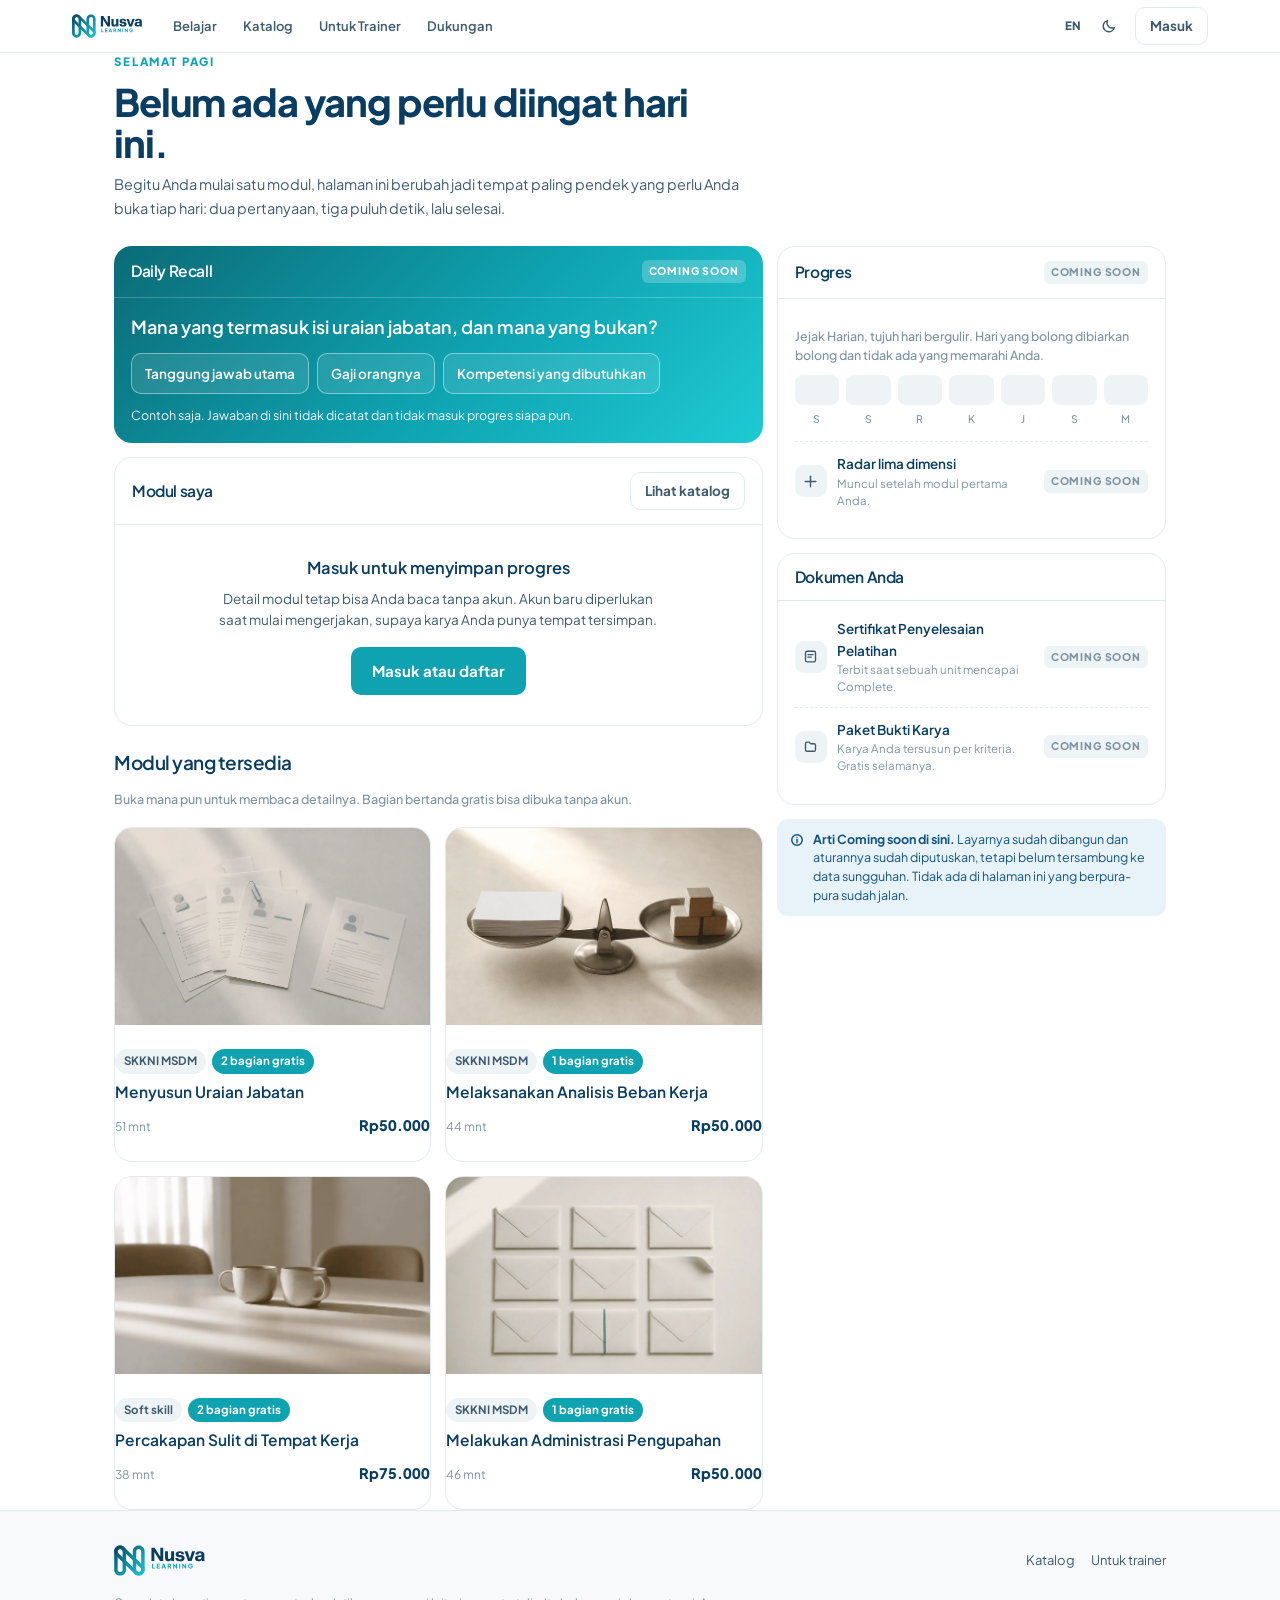
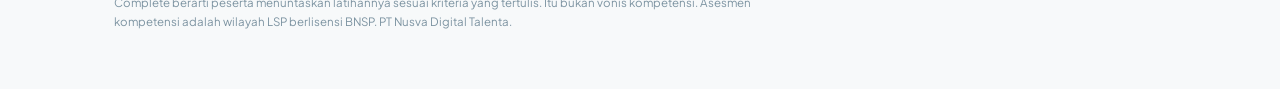
==== belajar.html @ 9f3d689b "Add files via upload" ====
<!doctype html>
<html lang="id" data-theme="light">
<head>
<meta charset="utf-8">
<meta name="viewport" content="width=device-width,initial-scale=1,viewport-fit=cover">
<title>Belajar · Nusva Learning</title>
<meta name="robots" content="noindex">
<link rel="icon" href="assets/logo-color.svg">
<link rel="preload" as="font" type="font/woff2" href="assets/fonts/PlusJakartaSans-var.woff2" crossorigin>
<link rel="stylesheet" href="assets/nusva.css">
<style>
main{padding:26px 0 72px}
.sapa{display:flex;gap:14px;align-items:flex-end;flex-wrap:wrap}
h1{font-size:clamp(26px,3.4vw,38px);margin:10px 0 0;max-width:22ch}
.lead{font-size:14.5px;color:var(--ink-2);margin:10px 0 0;max-width:58ch;line-height:1.6}
.grid{display:grid;grid-template-columns:1.25fr .75fr;gap:14px;margin-top:26px;align-items:start}
@media (max-width:900px){ .grid{grid-template-columns:1fr} }

.blok{background:var(--surface);border:1px solid var(--border);border-radius:var(--r-card);overflow:hidden}
.bhd{display:flex;gap:10px;align-items:center;padding:14px 17px;border-bottom:1px solid var(--border)}
.bhd h2{flex:1;font-size:15.5px;font-weight:var(--w-subhead);margin:0}
.bbd{padding:16px 17px 18px}

/* daily recall */
.recall{background:var(--grad-pasang);color:#fff;border:0}
.recall .bhd{border-bottom-color:rgba(255,255,255,.22)}
.recall .soon{background:rgba(255,255,255,.22);color:#fff}
.recall .q{font-size:18px;font-weight:var(--w-subhead);line-height:1.4;margin:0}
.recall .opt{display:flex;gap:8px;flex-wrap:wrap;margin-top:14px}
.recall .opt button{border:1px solid rgba(255,255,255,.42);background:rgba(255,255,255,.1);color:#fff;
  border-radius:10px;padding:9px 13px;font-size:13.5px;font-weight:var(--w-body-strong);min-height:var(--hit-compact)}
.recall .opt button[data-st="benar"]{background:#fff;color:var(--samudra-900);border-color:#fff}
.recall .opt button[data-st="salah"]{background:rgba(0,0,0,.22);border-color:rgba(255,255,255,.5)}
.recall .fb{font-size:12.5px;line-height:1.5;margin:12px 0 0;color:rgba(255,255,255,.92)}

/* modul saya */
.kosong{padding:30px 18px;text-align:center}
.kosong h3{font-size:16.5px;font-weight:var(--w-subhead);margin:0}
.kosong p{font-size:13.5px;color:var(--ink-2);margin:8px auto 0;max-width:44ch;line-height:1.55}

/* jejak harian */
.jejak{display:flex;gap:7px;margin-top:4px}
.jejak i{flex:1;height:30px;border-radius:8px;background:var(--surface-3)}
.jejak i.on{background:var(--accent)}
.jhari{display:flex;gap:7px;margin-top:6px}
.jhari span{flex:1;text-align:center;font-size:10.5px;color:var(--ink-3);font-weight:var(--w-caption)}

/* katalog */
.kat{display:grid;grid-template-columns:repeat(auto-fill,minmax(248px,1fr));gap:14px;margin-top:18px}
a.mod{display:block;text-decoration:none;color:inherit;background:var(--surface);border:1px solid var(--border);
  border-radius:var(--r-card);overflow:hidden;transition:border-color .18s ease,transform .18s var(--spring)}
a.mod:hover{border-color:var(--accent);transform:translateY(-2px)}
a.mod .gb{display:block;width:100%;aspect-ratio:16/10;object-fit:cover;background:var(--surface-3)}
a.mod .isi{padding:14px 15px 16px}
a.mod .tg{display:flex;gap:6px;flex-wrap:wrap;margin-bottom:8px}
a.mod h3{font-size:15.5px;font-weight:var(--w-subhead);line-height:1.35;margin:0}
a.mod .ft{display:flex;gap:10px;align-items:baseline;margin-top:11px;font-size:12px;color:var(--ink-3)}
a.mod .ft .hrg{margin-left:auto;font-size:14.5px;font-weight:800;color:var(--ink)}

.baris{display:flex;gap:10px;align-items:center;padding:11px 0;border-top:1px dashed var(--border)}
.baris:first-of-type{border-top:0}
.baris .ic{width:32px;height:32px;border-radius:9px;background:var(--surface-3);color:var(--ink-2);
  display:grid;place-items:center;flex:none}
.baris .ic svg{width:15px;height:15px}
.baris .tx{flex:1;min-width:0}
.baris .tx b{display:block;font-size:13.5px;font-weight:var(--w-body-strong)}
.baris .tx span{display:block;font-size:11.5px;color:var(--ink-3);margin-top:1px;line-height:1.45}
</style>
</head>
<body>

<header id="nav"></header>

<main class="wrap">
  <div class="sapa">
    <div>
      <span class="eyebrow" id="waktu">Selamat pagi</span>
      <h1 id="judul">Belum ada yang perlu diingat hari ini.</h1>
      <p class="lead" id="lead">Begitu Anda mulai satu modul, halaman ini berubah jadi tempat paling pendek yang perlu Anda buka tiap hari: dua pertanyaan, tiga puluh detik, lalu selesai.</p>
    </div>
  </div>

  <div class="grid">
    <div>
      <!-- Daily Recall -->
      <section class="blok recall" id="recall">
        <div class="bhd">
          <h2 data-en="Daily Recall">Daily Recall</h2>
          <span class="soon" data-en="Coming soon">Coming soon</span>
        </div>
        <div class="bbd">
          <p class="q" id="rq">Mana yang termasuk isi uraian jabatan, dan mana yang bukan?</p>
          <div class="opt" id="ropt"></div>
          <p class="fb" id="rfb"></p>
        </div>
      </section>

      <!-- Modul saya -->
      <section class="blok" style="margin-top:14px" id="modulsaya">
        <div class="bhd">
          <h2 data-en="My modules">Modul saya</h2>
          <a class="btn btn-quiet sm" href="index.html#katalog" data-en="Browse catalogue">Lihat katalog</a>
        </div>
        <div id="isiModul"></div>
      </section>

      <!-- Katalog -->
      <section style="margin-top:26px" id="katalog">
        <div class="bhd" style="border:0;padding:0 0 4px">
          <h2 style="font-size:19px" data-en="Available modules">Modul yang tersedia</h2>
        </div>
        <p class="cap" data-en="Open any of them to read the detail. Parts marked free can be opened without an account.">Buka mana pun untuk membaca detailnya. Bagian bertanda gratis bisa dibuka tanpa akun.</p>
        <div class="kat" id="kat"></div>
      </section>
    </div>

    <aside>
      <!-- Progres -->
      <section class="blok" id="progres">
        <div class="bhd">
          <h2 data-en="Progress">Progres</h2>
          <span class="soon" data-en="Coming soon">Coming soon</span>
        </div>
        <div class="bbd">
          <p class="cap" style="margin-bottom:10px" data-en="Jejak Harian, seven rolling days. A blank day stays blank, and nothing scolds you.">Jejak Harian, tujuh hari bergulir. Hari yang bolong dibiarkan bolong dan tidak ada yang memarahi Anda.</p>
          <div class="jejak" id="jejak"></div>
          <div class="jhari" id="jhari"></div>
          <div class="baris" style="margin-top:14px">
            <span class="ic"><svg viewBox="0 0 24 24" fill="none" stroke="currentColor" stroke-width="2.3" stroke-linecap="round"><path d="M12 3.5v17"/><path d="M3.5 12h17"/></svg></span>
            <span class="tx"><b data-en="Radar of five dimensions">Radar lima dimensi</b><span data-en="Appears after your first module.">Muncul setelah modul pertama Anda.</span></span>
            <span class="soon" data-en="Coming soon">Coming soon</span>
          </div>
        </div>
      </section>

      <!-- Dokumen -->
      <section class="blok" style="margin-top:14px">
        <div class="bhd"><h2 data-en="Your documents">Dokumen Anda</h2></div>
        <div class="bbd" style="padding-top:6px">
          <div class="baris">
            <span class="ic"><svg viewBox="0 0 24 24" fill="none" stroke="currentColor" stroke-width="2.2" stroke-linecap="round" stroke-linejoin="round"><rect x="4" y="3.5" width="16" height="17" rx="2.5"/><path d="M8 9h8"/><path d="M8 13h5"/></svg></span>
            <span class="tx"><b data-en="Training Completion Certificate">Sertifikat Penyelesaian Pelatihan</b><span data-en="Issued when a unit reaches Complete.">Terbit saat sebuah unit mencapai Complete.</span></span>
            <span class="soon" data-en="Coming soon">Coming soon</span>
          </div>
          <div class="baris">
            <span class="ic"><svg viewBox="0 0 24 24" fill="none" stroke="currentColor" stroke-width="2.2" stroke-linecap="round" stroke-linejoin="round"><path d="M4 7.5A2.5 2.5 0 0 1 6.5 5H10l2 2.5h5.5A2.5 2.5 0 0 1 20 10v7a2.5 2.5 0 0 1-2.5 2.5h-11A2.5 2.5 0 0 1 4 17z"/></svg></span>
            <span class="tx"><b data-en="Evidence Portfolio">Paket Bukti Karya</b><span data-en="Your submissions arranged per criterion. Free forever.">Karya Anda tersusun per kriteria. Gratis selamanya.</span></span>
            <span class="soon" data-en="Coming soon">Coming soon</span>
          </div>
        </div>
      </section>

      <div class="note info" style="margin-top:14px">
        <svg viewBox="0 0 24 24" fill="none" stroke="currentColor" stroke-width="2.5" stroke-linecap="round"><circle cx="12" cy="12" r="9"/><path d="M12 11v5.5"/><path d="M12 7.6v.2"/></svg>
        <span data-en="<b>What Coming soon means here.</b> The screen is built and the rule behind it is decided, but it is not wired to live data yet. Nothing on this page is pretending to be real."><b>Arti Coming soon di sini.</b> Layarnya sudah dibangun dan aturannya sudah diputuskan, tetapi belum tersambung ke data sungguhan. Tidak ada di halaman ini yang berpura-pura sudah jalan.</span>
      </div>
    </aside>
  </div>
</main>

<footer class="site">
  <div class="wrap">
    <div class="fnav">
      <a class="lockup" href="index.html" aria-label="Nusva Learning">
        <img class="c" src="assets/logo-color.svg" alt="Nusva Learning">
        <img class="w" src="assets/logo-white.svg" alt="Nusva Learning">
      </a>
      <span class="sp"></span>
      <a href="index.html#katalog" data-en="Catalogue">Katalog</a>
      <a href="trainer.html" data-en="For trainers">Untuk trainer</a>
    </div>
    <p class="legal" data-en="Complete means the learner finished the exercises to the stated criteria. It is not a competency verdict. Competency assessment belongs to BNSP licensed LSPs. PT Nusva Digital Talenta.">Complete berarti peserta menuntaskan latihannya sesuai kriteria yang tertulis. Itu bukan vonis kompetensi. Asesmen kompetensi adalah wilayah LSP berlisensi BNSP. PT Nusva Digital Talenta.</p>
  </div>
</footer>

<script type="module">
import { pasangKepala, pasangAkun, T, rp, nf, KATALOG, pengguna } from './assets/app.js';
import { pasangNav } from './assets/nav.js';
import { sampulCadangan } from './assets/sampul.js';

pasangNav({ prefix:'' });
pasangKepala();
pasangAkun(document.getElementById('aakun'));

/* ---------- sapaan sesuai jam, tanpa memaksa ---------- */
function sapa(){
  const j = new Date().getHours();
  const t = j < 11 ? {id:'Selamat pagi',en:'Good morning'}
          : j < 15 ? {id:'Selamat siang',en:'Good afternoon'}
          : j < 19 ? {id:'Selamat sore',en:'Good afternoon'}
                   : {id:'Selamat malam',en:'Good evening'};
  document.getElementById('waktu').textContent = T(t.id, t.en);
}

/* ---------- contoh retrieval, boleh dicoba, tidak dicatat ---------- */
const OPSI = [
  { t:{id:'Tanggung jawab utama',en:'Main responsibilities'}, benar:true },
  { t:{id:'Gaji orangnya',en:'The person salary'}, benar:false },
  { t:{id:'Kompetensi yang dibutuhkan',en:'Required competencies'}, benar:true }
];
function gambarRecall(){
  document.getElementById('rq').textContent = T(
    'Mana yang termasuk isi uraian jabatan, dan mana yang bukan?',
    'Which of these belongs in a job description, and which does not?');
  const box = document.getElementById('ropt'); box.innerHTML = '';
  OPSI.forEach((o,i) => {
    const b = document.createElement('button');
    b.textContent = T(o.t.id, o.t.en);
    b.onclick = () => {
      b.dataset.st = o.benar ? 'benar' : 'salah';
      document.getElementById('rfb').textContent = o.benar
        ? T('Tepat. Uraian jabatan menjelaskan pekerjaannya, bukan orangnya.',
            'Right. A job description describes the job, not the person.')
        : T('Belum. Gaji melekat pada orang dan struktur upah, bukan pada uraian jabatannya.',
            'Not yet. Salary attaches to the person and the pay structure, not the job description.');
    };
    box.appendChild(b);
  });
  document.getElementById('rfb').textContent = T(
    'Contoh saja. Jawaban di sini tidak dicatat dan tidak masuk progres siapa pun.',
    'Just a taste. Answers here are not recorded and do not enter anyone progress.');
}

/* ---------- jejak harian, netral ---------- */
function gambarJejak(){
  const nama = T('S,S,R,K,J,S,M','M,T,W,T,F,S,S').split(',');
  const j = document.getElementById('jejak'), h = document.getElementById('jhari');
  j.innerHTML = ''; h.innerHTML = '';
  for(let i = 0; i < 7; i++){
    j.insertAdjacentHTML('beforeend','<i></i>');
    h.insertAdjacentHTML('beforeend','<span>' + nama[i] + '</span>');
  }
}

/* ---------- modul saya ---------- */
async function gambarModulSaya(){
  const u = await pengguna();
  const box = document.getElementById('isiModul');
  box.innerHTML =
    '<div class="kosong">' +
      '<h3>' + (u ? T('Belum ada modul yang Anda mulai','You have not started a module yet')
                  : T('Masuk untuk menyimpan progres','Sign in to keep your progress')) + '</h3>' +
      '<p>' + (u ? T('Pilih satu dari katalog di bawah. Bagian pertama sebagian besar modul bisa Anda coba tanpa membeli.',
                     'Pick one from the catalogue below. The first part of most modules can be tried without buying.')
                 : T('Detail modul tetap bisa Anda baca tanpa akun. Akun baru diperlukan saat mulai mengerjakan, supaya karya Anda punya tempat tersimpan.',
                     'You can read module detail without an account. An account is only needed when you start working, so your submissions have somewhere to live.')) + '</p>' +
      (u ? '' : '<a class="btn btn-primary" style="margin-top:16px" href="masuk.html?peran=learner&next=belajar.html">' +
                T('Masuk atau daftar','Sign in or sign up') + '</a>') +
    '</div>';
}

/* ---------- katalog dengan sampul ---------- */
function gambarKatalog(){
  const box = document.getElementById('kat'); box.innerHTML = '';
  KATALOG.forEach(m => {
    const buka = m.bagian.filter(b => b.buka).length;
    const a = document.createElement('a');
    a.className = 'mod'; a.href = 'modul.html?m=' + m.slug;
    a.innerHTML =
      '<img class="gb" alt="" src="' + (m.sampul || sampulCadangan(m.judul, m.slug, 640, 400)) + '">' +
      '<span class="isi">' +
        '<span class="tg"><span class="badge mut">' + m.bidang + '</span>' +
          (buka ? '<span class="badge acc">' + T(buka + ' bagian gratis', buka + ' free parts') + '</span>' : '') +
        '</span>' +
        '<h3></h3>' +
        '<span class="ft"><span>' + nf(m.menit) + ' ' + T('mnt','min') + '</span>' +
        '<span class="hrg num">' + rp(m.harga) + '</span></span>' +
      '</span>';
    a.querySelector('h3').textContent = m.judul;
    box.appendChild(a);
  });
}

function gambarSemua(){ sapa(); gambarRecall(); gambarJejak(); gambarModulSaya(); gambarKatalog(); }
document.addEventListener('nusva:bahasa', gambarSemua);
gambarSemua();
</script>
</body>
</html>
---- assets/nusva.css ----
/* NUSVA Learning · lapisan bersama
   Token mengikuti Nusva Design System v1.2, aksen produk Learning (Laguna).
   Komponen hanya boleh mengonsumsi token semantik di bawah ini. */

@font-face{
  font-family:'Plus Jakarta Sans';
  font-style:normal;
  font-weight:200 800;
  font-display:swap;
  src:url('fonts/PlusJakartaSans-var.woff2') format('woff2');
}

:root{
  --samudra-500:#0A3D62;--samudra-900:#05192B;--laguna-500:#0FA3B1;--kristal-500:#1ECAD3;
  --bg:#FFFFFF;--surface:#FFFFFF;--surface-2:#F7F9FA;--surface-3:#EEF3F5;
  --border:#E2EAEE;--border-strong:#CFDCE2;--ink:#0A3D62;--ink-2:#3E5A6E;--ink-3:#7C93A1;
  --focus:#14A7B0;--accent:#0FA3B1;
  --success:#1E9E6A;--success-tint:#E7F6EF;--success-deep:#15784F;
  --warning:#D9920E;--warning-tint:#FDF3E0;--warning-deep:#A8680C;
  --danger:#C8382F;--danger-tint:#FBECEA;--danger-deep:#A93A2D;
  --info:#1E6FA8;--info-tint:#E8F2F9;--info-deep:#14547E;

  --w-heading:650;--w-subhead:600;--w-body-strong:600;--w-caption:500;--ls-heading:-.015em;
  --fs-ui:15px;--lh-ui:1.6;
  --r-control:10px;--r-field:12px;--r-card:18px;--r-panel:24px;
  --hit-min:44px;--hit-compact:36px;
  --spring:cubic-bezier(.30,1.08,.35,1);
  --grad-pasang:linear-gradient(135deg,#0B6B77 0%,#0FA3B1 55%,#1ECAD3 100%);
  --wrap:1100px;--nav:64px;
}
html[data-theme="dark"]{
  --bg:#071018;--surface:#0D1B26;--surface-2:#122430;--surface-3:#17303E;
  --border:#1D3C4C;--border-strong:#275063;--ink:#FFFFFF;--ink-2:#D6E4EC;--ink-3:#A3BBC7;
  --success-tint:#0D2A1E;--warning-tint:#2A1F09;--danger-tint:#2A1210;--info-tint:#0C2436;
  --success-deep:#63D3A2;--warning-deep:#F0BC5E;--danger-deep:#F0928A;--info-deep:#7FC0EC;
}

*{box-sizing:border-box}
html,body{margin:0;padding:0}
body{background:var(--bg);color:var(--ink);
  font-family:'Plus Jakarta Sans',system-ui,-apple-system,sans-serif;
  font-size:var(--fs-ui);line-height:var(--lh-ui);-webkit-font-smoothing:antialiased}
:focus-visible{outline:2px solid var(--focus);outline-offset:3px;border-radius:8px}
button,input,textarea,select{font:inherit;color:inherit}
button{cursor:pointer}
img,svg{max-width:100%}
a{color:var(--accent)}
.num{font-variant-numeric:tabular-nums}
.wrap{width:100%;max-width:var(--wrap);margin:0 auto;padding:0 24px}
@media (max-width:560px){ .wrap{padding:0 18px} }
.sr{position:absolute;width:1px;height:1px;padding:0;margin:-1px;overflow:hidden;clip:rect(0 0 0 0);white-space:nowrap;border:0}

/* ---------- lockup ---------- */
.lockup{display:inline-flex;align-items:center;flex:none;text-decoration:none}
.lockup img{height:31px;width:92px;display:block}
.lockup .w{display:none}
html[data-theme="dark"] .lockup .c{display:none}
html[data-theme="dark"] .lockup .w{display:block}
@media (max-width:480px){ .lockup img{height:26px;width:77px} }

/* ---------- tombol ---------- */
.btn{min-height:var(--hit-min);border-radius:var(--r-control);border:1px solid transparent;
  font-weight:700;font-size:15px;padding:11px 20px;display:inline-flex;align-items:center;
  justify-content:center;gap:9px;text-decoration:none;
  transition:transform .18s var(--spring),filter .18s ease}
.btn:active{transform:scale(.985)}
.btn:disabled{opacity:.5;cursor:not-allowed}
.btn-primary{background:var(--accent);color:#fff}
.btn-primary:hover{filter:brightness(1.06)}
.btn-secondary{background:var(--surface);border-color:var(--border-strong);color:var(--ink)}
.btn-quiet{background:transparent;border-color:var(--border);color:var(--ink-2)}
.btn-google{background:var(--surface);border-color:var(--border-strong);color:var(--ink);width:100%}
.btn.sm{min-height:var(--hit-compact);font-size:13.5px;padding:7px 14px}
.btn.full{width:100%}
.btn svg{width:16px;height:16px;flex:none}

/* ---------- chip kecil ---------- */
.chip{min-height:32px;padding:5px 11px;border-radius:999px;border:1px solid var(--border);
  background:transparent;color:var(--ink-2);font-size:12.5px;font-weight:var(--w-body-strong)}

/* ---------- kepala halaman ---------- */
.nav{position:sticky;top:0;z-index:40;height:var(--nav);display:flex;align-items:center;gap:12px;
  padding:0 24px;background:var(--surface);border-bottom:1px solid var(--border)}
@media (max-width:560px){ .nav{padding:0 16px;gap:8px} }
.nav .sp{flex:1}
.navlinks{display:flex;gap:2px}
.navlinks a{font-size:13.5px;font-weight:var(--w-body-strong);color:var(--ink-2);
  text-decoration:none;padding:7px 11px;border-radius:9px}
.navlinks a:hover{background:var(--surface-2);color:var(--ink)}
@media (max-width:820px){ .navlinks{display:none} }

/* ---------- tipografi umum ---------- */
.eyebrow{font-size:11.5px;font-weight:800;letter-spacing:.16em;text-transform:uppercase;
  color:var(--accent);display:block}
h1{font-size:clamp(31px,5vw,50px);font-weight:750;letter-spacing:-.03em;line-height:1.08;margin:14px 0 0}
h2{font-size:clamp(24px,3.6vw,36px);font-weight:700;letter-spacing:-.026em;line-height:1.15;margin:12px 0 0}
h3{font-size:16px;font-weight:var(--w-subhead);margin:0}
.sub{font-size:clamp(15.5px,1.5vw,17.5px);color:var(--ink-2);line-height:1.6;margin:16px 0 0;max-width:54ch}
.cap{font-size:12.5px;color:var(--ink-3);font-weight:var(--w-caption);line-height:1.5}

/* ---------- kartu ---------- */
.card{background:var(--surface);border:1px solid var(--border);border-radius:var(--r-card);overflow:hidden}
.pad{padding:20px 21px 21px}

/* ---------- badge ---------- */
.badge{display:inline-flex;gap:5px;align-items:center;font-size:11.5px;font-weight:700;
  border-radius:999px;padding:3px 9px;white-space:nowrap}
.badge svg{width:11px;height:11px}
.badge.ok{background:var(--success-tint);color:var(--success-deep)}
.badge.warn{background:var(--warning-tint);color:var(--warning-deep)}
.badge.info{background:var(--info-tint);color:var(--info-deep)}
.badge.mut{background:var(--surface-3);color:var(--ink-2)}
.badge.acc{background:var(--accent);color:#fff}

/* ---------- catatan ---------- */
.note{display:flex;gap:9px;align-items:flex-start;font-size:12.5px;line-height:1.5;
  border-radius:11px;padding:11px 13px}
.note svg{width:14px;height:14px;flex:none;margin-top:3px}
.note.info{background:var(--info-tint);color:var(--info-deep)}
.note.ok{background:var(--success-tint);color:var(--success-deep)}
.note.warn{background:var(--warning-tint);color:var(--warning-deep)}
.note.err{background:var(--danger-tint);color:var(--danger-deep)}
.note b{font-weight:700}

/* ---------- form ---------- */
label.f{display:block;font-size:12.5px;font-weight:var(--w-body-strong);color:var(--ink-2);margin-bottom:6px}
input.f,select.f,textarea.f{width:100%;min-height:var(--hit-min);border-radius:var(--r-field);
  border:1px solid var(--border-strong);background:var(--surface);padding:10px 13px;font-size:15px}
input.f:focus,select.f:focus,textarea.f:focus{border-color:var(--accent)}

/* ---------- state ---------- */
.skel{background:linear-gradient(90deg,var(--surface-3) 25%,var(--surface-2) 50%,var(--surface-3) 75%);
  background-size:200% 100%;animation:nsh 1.3s linear infinite;border-radius:8px}
@keyframes nsh{0%{background-position:200% 0}100%{background-position:-200% 0}}

/* ---------- toast ---------- */
.toast{position:fixed;left:50%;bottom:24px;transform:translate(-50%,14px);
  background:var(--samudra-900);color:#fff;font-size:13.5px;font-weight:600;padding:11px 17px;
  border-radius:12px;opacity:0;pointer-events:none;z-index:60;max-width:88%;text-align:center;
  transition:opacity .2s ease,transform .2s var(--spring)}
.toast.on{opacity:1;transform:translate(-50%,0)}

/* ---------- footer ---------- */
footer.site{padding:34px 0 46px;border-top:1px solid var(--border);background:var(--surface-2)}
.fnav{display:flex;gap:16px;flex-wrap:wrap;align-items:center;font-size:13px;color:var(--ink-2)}
.fnav a{color:var(--ink-2);text-decoration:none}
.fnav a:hover{color:var(--ink)}
.fnav .sp{flex:1}
.legal{font-size:11.5px;color:var(--ink-3);line-height:1.6;margin-top:18px;max-width:84ch}

@media (prefers-reduced-motion:reduce){ *{animation:none!important;transition:none!important} html{scroll-behavior:auto} }

/* ================= halaman trainer (dipakai dashboard dan modul) ================= */
.tnav{position:sticky;top:0;z-index:40;height:var(--nav);display:flex;align-items:center;gap:12px;
  padding:0 22px;background:var(--surface);border-bottom:1px solid var(--border)}
@media (max-width:600px){ .tnav{padding:0 14px;gap:8px} }
.tnav .sp{flex:1}
.tlinks{display:flex;gap:2px}
.tlinks a{font-size:13.5px;font-weight:var(--w-body-strong);color:var(--ink-2);text-decoration:none;
  padding:7px 11px;border-radius:9px}
.tlinks a:hover{background:var(--surface-2);color:var(--ink)}
.tlinks a[aria-current="page"]{background:var(--surface-3);color:var(--ink)}
@media (max-width:600px){ .tlinks{display:none} }
.simpan{font-size:11.5px;color:var(--ink-3);font-weight:var(--w-caption);white-space:nowrap}
@media (max-width:760px){ .simpan{display:none} }

.whoWrap{display:flex;gap:10px;align-items:center;min-width:0}
.whoWrap .who{font-size:12px;color:var(--ink-3);font-weight:var(--w-caption);text-align:right;
  line-height:1.3;min-width:0}
.whoWrap .who b{display:block;font-size:13px;color:var(--ink-2);font-weight:var(--w-body-strong);
  overflow:hidden;text-overflow:ellipsis;white-space:nowrap;max-width:22ch}
@media (max-width:700px){ .whoWrap .who{display:none} }
.ava{position:relative;width:38px;height:38px;flex:none}
.ava .ph{width:38px;height:38px;border-radius:50%;overflow:hidden;background:var(--surface-3);
  border:1px solid var(--border);display:grid;place-items:center;font-size:13px;font-weight:800;color:var(--ink-2)}
.ava .ph img{width:100%;height:100%;object-fit:cover;display:block}
.ava .edit{position:absolute;right:-3px;bottom:-3px;width:18px;height:18px;border-radius:50%;
  border:1.5px solid var(--surface);background:var(--accent);color:#fff;display:grid;place-items:center;padding:0}
.ava .edit svg{width:9px;height:9px}
.ava input[type=file]{display:none}
.ava.drop .ph{border-color:var(--accent);box-shadow:0 0 0 3px rgba(15,163,177,.18)}

.pita-pratinjau{display:flex;gap:10px;align-items:center;padding:9px 22px;font-size:12.5px;
  background:var(--warning-tint);color:var(--warning-deep);border-bottom:1px solid var(--border)}
.pita-pratinjau svg{width:14px;height:14px;flex:none}
.pita-pratinjau span{flex:1;line-height:1.4}
@media (max-width:600px){ .pita-pratinjau{padding:9px 14px} }

/* ================= navigasi bersama (bar tipis + panel penuh lebar) ================= */
.anav{position:sticky;top:0;z-index:50;background:color-mix(in srgb,var(--surface) 92%,transparent);
  backdrop-filter:saturate(180%) blur(18px);border-bottom:1px solid var(--border)}
.abar{max-width:1180px;margin:0 auto;height:52px;display:flex;align-items:center;gap:4px;padding:0 22px}
@media (max-width:600px){ .abar{padding:0 14px} }
.alogo{display:flex;align-items:center;flex:none;margin-right:14px}
.alogo img{height:24px;width:71px;display:block}
.alogo .w{display:none}
html[data-theme="dark"] .alogo .c{display:none}
html[data-theme="dark"] .alogo .w{display:block}
.amenu{display:flex;gap:2px;min-width:0;overflow-x:auto;scrollbar-width:none}
.amenu::-webkit-scrollbar{display:none}
.atop{background:transparent;border:0;padding:7px 12px;border-radius:8px;white-space:nowrap;
  font-size:13px;font-weight:var(--w-body-strong);color:var(--ink-2)}
.atop:hover{color:var(--ink)}
.atop[aria-expanded="true"]{color:var(--ink);background:var(--surface-2)}
.abar .asp{flex:1}
.aico{background:transparent;border:0;width:32px;height:32px;border-radius:8px;color:var(--ink-2);
  display:grid;place-items:center;font-size:11.5px;font-weight:800;flex:none}
.aico:hover{background:var(--surface-2);color:var(--ink)}
.aico svg{width:16px;height:16px}
.aakun{display:flex;align-items:center;gap:8px;margin-left:6px;flex:none}
.aakun .ini{width:28px;height:28px;border-radius:50%;background:var(--surface-3);color:var(--ink-2);
  display:grid;place-items:center;font-size:11px;font-weight:800}

.apanel{border-top:1px solid var(--border);background:var(--surface);animation:apop .22s var(--spring)}
@keyframes apop{from{opacity:0;transform:translateY(-6px)}to{opacity:1;transform:none}}
.apanel-in{max-width:1180px;margin:0 auto;padding:34px 22px 46px;display:grid;
  grid-template-columns:minmax(0,1.1fr) minmax(0,1fr);gap:40px}
@media (max-width:760px){ .apanel-in{grid-template-columns:1fr;gap:26px;padding:24px 18px 32px} }
.ahd{display:block;font-size:12px;color:var(--ink-3);font-weight:var(--w-caption);margin-bottom:14px}
.abesar{display:flex;align-items:baseline;gap:9px;font-size:clamp(21px,2.4vw,26px);font-weight:600;
  letter-spacing:-.02em;color:var(--ink);text-decoration:none;padding:5px 0;line-height:1.35}
.abesar:hover{color:var(--accent)}
.akecil{display:flex;align-items:baseline;gap:8px;font-size:13px;font-weight:var(--w-body-strong);
  color:var(--ink-2);text-decoration:none;padding:5px 0}
.akecil:hover{color:var(--ink)}
.asoon{opacity:.62;cursor:default;pointer-events:none}
.asoonl{font-style:normal;font-size:10px;font-weight:800;letter-spacing:.08em;text-transform:uppercase;
  background:var(--surface-3);color:var(--ink-3);border-radius:5px;padding:2px 6px;flex:none}
.atirai{position:fixed;inset:0;z-index:-1;background:rgba(5,25,43,.28)}
html.anav-buka .anav{background:var(--surface);backdrop-filter:none}
html.anav-buka{overflow:hidden}

/* rail thumbnail */
.arail{border-bottom:1px solid var(--border);background:var(--surface)}
.arail-in{max-width:1180px;margin:0 auto;padding:34px 22px 30px;display:flex;gap:8px;
  overflow-x:auto;scrollbar-width:none}
.arail-in::-webkit-scrollbar{display:none}
.aitem{flex:0 0 auto;width:126px;text-decoration:none;color:var(--ink);text-align:center;
  padding:8px 6px 10px;border-radius:14px}
.aitem:hover{background:var(--surface-2)}
.ath{display:grid;place-items:center;height:88px;margin-bottom:10px}
.ath img,.ath svg{width:88px;height:88px;object-fit:cover;border-radius:14px;display:block}
.atx{display:block;font-size:12.5px;font-weight:var(--w-body-strong);line-height:1.3}
.atag{display:block;font-style:normal;font-size:11px;font-weight:700;color:var(--warning-deep);margin-top:2px}
@media (max-width:600px){ .arail-in{padding:22px 14px 20px} .aitem{width:104px} .ath{height:70px} }

/* penanda fitur belum jadi, dipakai di badan halaman */
.soon{display:inline-flex;gap:5px;align-items:center;font-size:10.5px;font-weight:800;letter-spacing:.08em;
  text-transform:uppercase;background:var(--surface-3);color:var(--ink-3);border-radius:6px;padding:3px 7px}
.kunci{position:relative}
.kunci::after{content:"";position:absolute;inset:0;border-radius:inherit;background:var(--surface);opacity:.55;
  pointer-events:none}
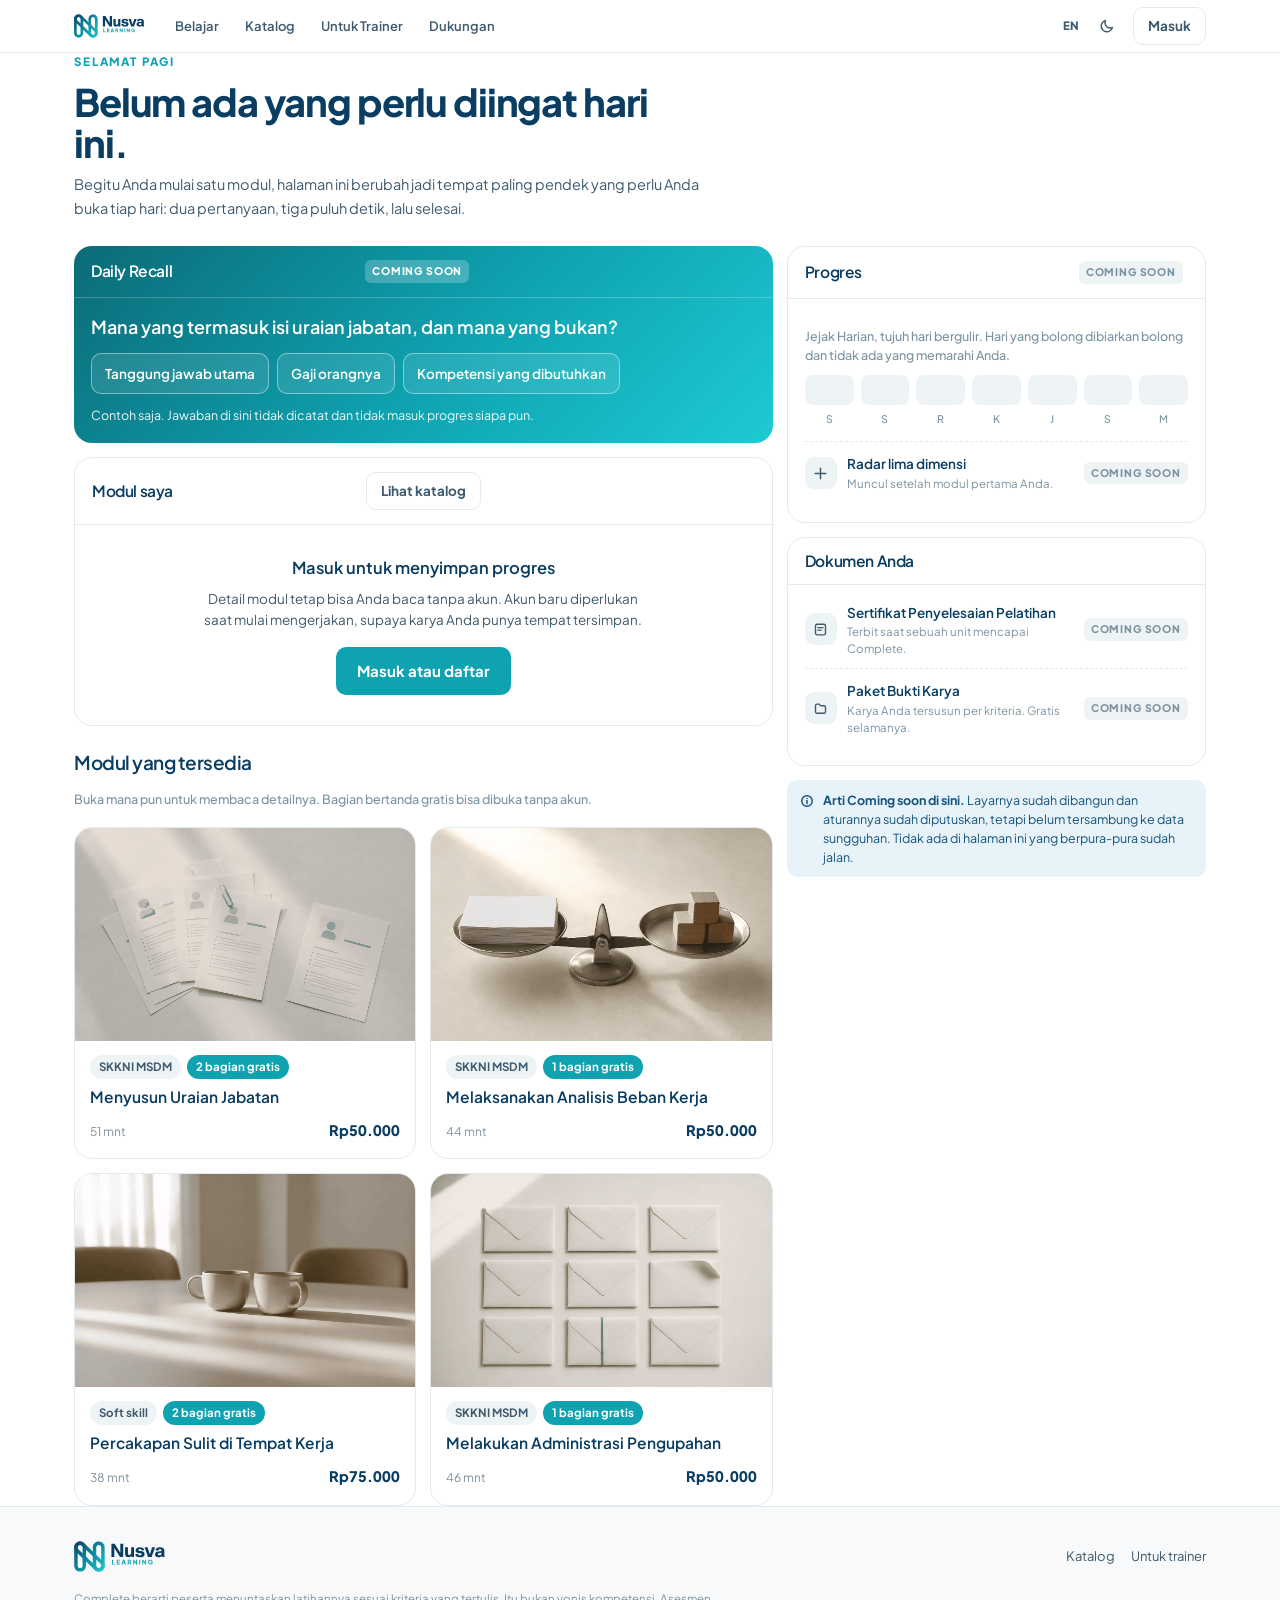
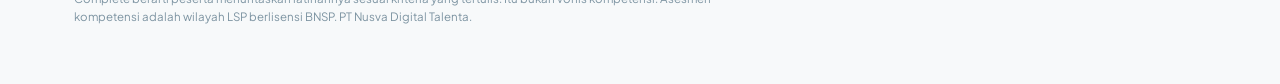
==== commit 48cf07df: "Add files via upload" ====
--- a/belajar.html
+++ b/belajar.html
@@ -47,8 +47,11 @@
 
 /* katalog */
 .kat{display:grid;grid-template-columns:repeat(auto-fill,minmax(248px,1fr));gap:14px;margin-top:18px}
-a.mod{display:block;text-decoration:none;color:inherit;background:var(--surface);border:1px solid var(--border);
-  border-radius:var(--r-card);overflow:hidden;transition:border-color .18s ease,transform .18s var(--spring)}
+a.mod{display:flex;flex-direction:column;text-decoration:none;color:inherit;background:var(--surface);
+  border:1px solid var(--border);border-radius:var(--r-card);overflow:hidden;height:100%;
+  transition:border-color .18s ease,transform .18s var(--spring)}
+a.mod .isi{display:flex;flex-direction:column;flex:1}
+a.mod .ft{margin-top:auto}
 a.mod:hover{border-color:var(--accent);transform:translateY(-2px)}
 a.mod .gb{display:block;width:100%;aspect-ratio:16/10;object-fit:cover;background:var(--surface-3)}
 a.mod .isi{padding:14px 15px 16px}
--- a/assets/nusva.css
+++ b/assets/nusva.css
@@ -26,7 +26,7 @@
   --hit-min:44px;--hit-compact:36px;
   --spring:cubic-bezier(.30,1.08,.35,1);
   --grad-pasang:linear-gradient(135deg,#0B6B77 0%,#0FA3B1 55%,#1ECAD3 100%);
-  --wrap:1100px;--nav:64px;
+  --wrap:1180px;--nav:64px;
 }
 html[data-theme="dark"]{
   --bg:#071018;--surface:#0D1B26;--surface-2:#122430;--surface-3:#17303E;
@@ -36,6 +36,7 @@
 }
 
 *{box-sizing:border-box}
+section[id],[id]{scroll-margin-top:74px}
 html,body{margin:0;padding:0}
 body{background:var(--bg);color:var(--ink);
   font-family:'Plus Jakarta Sans',system-ui,-apple-system,sans-serif;
@@ -93,7 +94,9 @@
 .eyebrow{font-size:11.5px;font-weight:800;letter-spacing:.16em;text-transform:uppercase;
   color:var(--accent);display:block}
 h1{font-size:clamp(31px,5vw,50px);font-weight:750;letter-spacing:-.03em;line-height:1.08;margin:14px 0 0}
-h2{font-size:clamp(24px,3.6vw,36px);font-weight:700;letter-spacing:-.026em;line-height:1.15;margin:12px 0 0}
+h2{font-size:clamp(24px,3.6vw,36px);font-weight:700;letter-spacing:-.026em;line-height:1.15;margin:12px 0 0;
+  max-width:24ch}
+h1{max-width:17ch}
 h3{font-size:16px;font-weight:var(--w-subhead);margin:0}
 .sub{font-size:clamp(15.5px,1.5vw,17.5px);color:var(--ink-2);line-height:1.6;margin:16px 0 0;max-width:54ch}
 .cap{font-size:12.5px;color:var(--ink-3);font-weight:var(--w-caption);line-height:1.5}
@@ -187,10 +190,11 @@
 @media (max-width:600px){ .pita-pratinjau{padding:9px 14px} }
 
 /* ================= navigasi bersama (bar tipis + panel penuh lebar) ================= */
-.anav{position:sticky;top:0;z-index:50;background:color-mix(in srgb,var(--surface) 92%,transparent);
-  backdrop-filter:saturate(180%) blur(18px);border-bottom:1px solid var(--border)}
-.abar{max-width:1180px;margin:0 auto;height:52px;display:flex;align-items:center;gap:4px;padding:0 22px}
-@media (max-width:600px){ .abar{padding:0 14px} }
+.anav{position:sticky;top:0;z-index:50;background:color-mix(in srgb,var(--surface) 97%,transparent);
+  backdrop-filter:saturate(180%) blur(20px);border-bottom:1px solid var(--border)}
+@supports not (backdrop-filter:blur(1px)){ .anav{background:var(--surface)} }
+.abar{max-width:var(--wrap);margin:0 auto;height:52px;display:flex;align-items:center;gap:4px;padding:0 24px}
+@media (max-width:560px){ .abar{padding:0 18px} }
 .alogo{display:flex;align-items:center;flex:none;margin-right:14px}
 .alogo img{height:24px;width:71px;display:block}
 .alogo .w{display:none}
@@ -202,6 +206,15 @@
   font-size:13px;font-weight:var(--w-body-strong);color:var(--ink-2)}
 .atop:hover{color:var(--ink)}
 .atop[aria-expanded="true"]{color:var(--ink);background:var(--surface-2)}
+/* di layar sempit menu turun ke barisnya sendiri, bukan berdesakan dengan kendali kanan */
+@media (max-width:700px){
+  .abar{flex-wrap:wrap;height:auto;padding-top:9px;padding-bottom:7px;gap:8px}
+  .alogo{margin-right:6px}
+  .amenu{order:3;flex-basis:100%;margin:0 -18px;padding:0 18px 2px}
+  .atop{padding:6px 10px;font-size:12.5px}
+  .abar .asp{order:1}
+  .aakun{order:2;margin-left:0}
+}
 .abar .asp{flex:1}
 .aico{background:transparent;border:0;width:32px;height:32px;border-radius:8px;color:var(--ink-2);
   display:grid;place-items:center;font-size:11.5px;font-weight:800;flex:none}
@@ -213,9 +226,10 @@
 
 .apanel{border-top:1px solid var(--border);background:var(--surface);animation:apop .22s var(--spring)}
 @keyframes apop{from{opacity:0;transform:translateY(-6px)}to{opacity:1;transform:none}}
-.apanel-in{max-width:1180px;margin:0 auto;padding:34px 22px 46px;display:grid;
+.apanel-in{max-width:var(--wrap);margin:0 auto;padding:34px 24px 46px;display:grid;
   grid-template-columns:minmax(0,1.1fr) minmax(0,1fr);gap:40px}
 @media (max-width:760px){ .apanel-in{grid-template-columns:1fr;gap:26px;padding:24px 18px 32px} }
+/* satu sumbu kiri untuk logo, menu, rail, dan seluruh isi halaman */
 .ahd{display:block;font-size:12px;color:var(--ink-3);font-weight:var(--w-caption);margin-bottom:14px}
 .abesar{display:flex;align-items:baseline;gap:9px;font-size:clamp(21px,2.4vw,26px);font-weight:600;
   letter-spacing:-.02em;color:var(--ink);text-decoration:none;padding:5px 0;line-height:1.35}
@@ -226,13 +240,12 @@
 .asoon{opacity:.62;cursor:default;pointer-events:none}
 .asoonl{font-style:normal;font-size:10px;font-weight:800;letter-spacing:.08em;text-transform:uppercase;
   background:var(--surface-3);color:var(--ink-3);border-radius:5px;padding:2px 6px;flex:none}
-.atirai{position:fixed;inset:0;z-index:-1;background:rgba(5,25,43,.28)}
+.atirai{position:fixed;inset:0;z-index:45;background:rgba(5,25,43,.22)}
 html.anav-buka .anav{background:var(--surface);backdrop-filter:none}
-html.anav-buka{overflow:hidden}
 
 /* rail thumbnail */
 .arail{border-bottom:1px solid var(--border);background:var(--surface)}
-.arail-in{max-width:1180px;margin:0 auto;padding:34px 22px 30px;display:flex;gap:8px;
+.arail-in{max-width:var(--wrap);margin:0 auto;padding:30px 24px 28px;display:flex;gap:8px;
   overflow-x:auto;scrollbar-width:none}
 .arail-in::-webkit-scrollbar{display:none}
 .aitem{flex:0 0 auto;width:126px;text-decoration:none;color:var(--ink);text-align:center;
@@ -242,7 +255,7 @@
 .ath img,.ath svg{width:88px;height:88px;object-fit:cover;border-radius:14px;display:block}
 .atx{display:block;font-size:12.5px;font-weight:var(--w-body-strong);line-height:1.3}
 .atag{display:block;font-style:normal;font-size:11px;font-weight:700;color:var(--warning-deep);margin-top:2px}
-@media (max-width:600px){ .arail-in{padding:22px 14px 20px} .aitem{width:104px} .ath{height:70px} }
+@media (max-width:560px){ .arail-in{padding:22px 18px 20px} .aitem{width:104px} .ath{height:70px} }
 
 /* penanda fitur belum jadi, dipakai di badan halaman */
 .soon{display:inline-flex;gap:5px;align-items:center;font-size:10.5px;font-weight:800;letter-spacing:.08em;
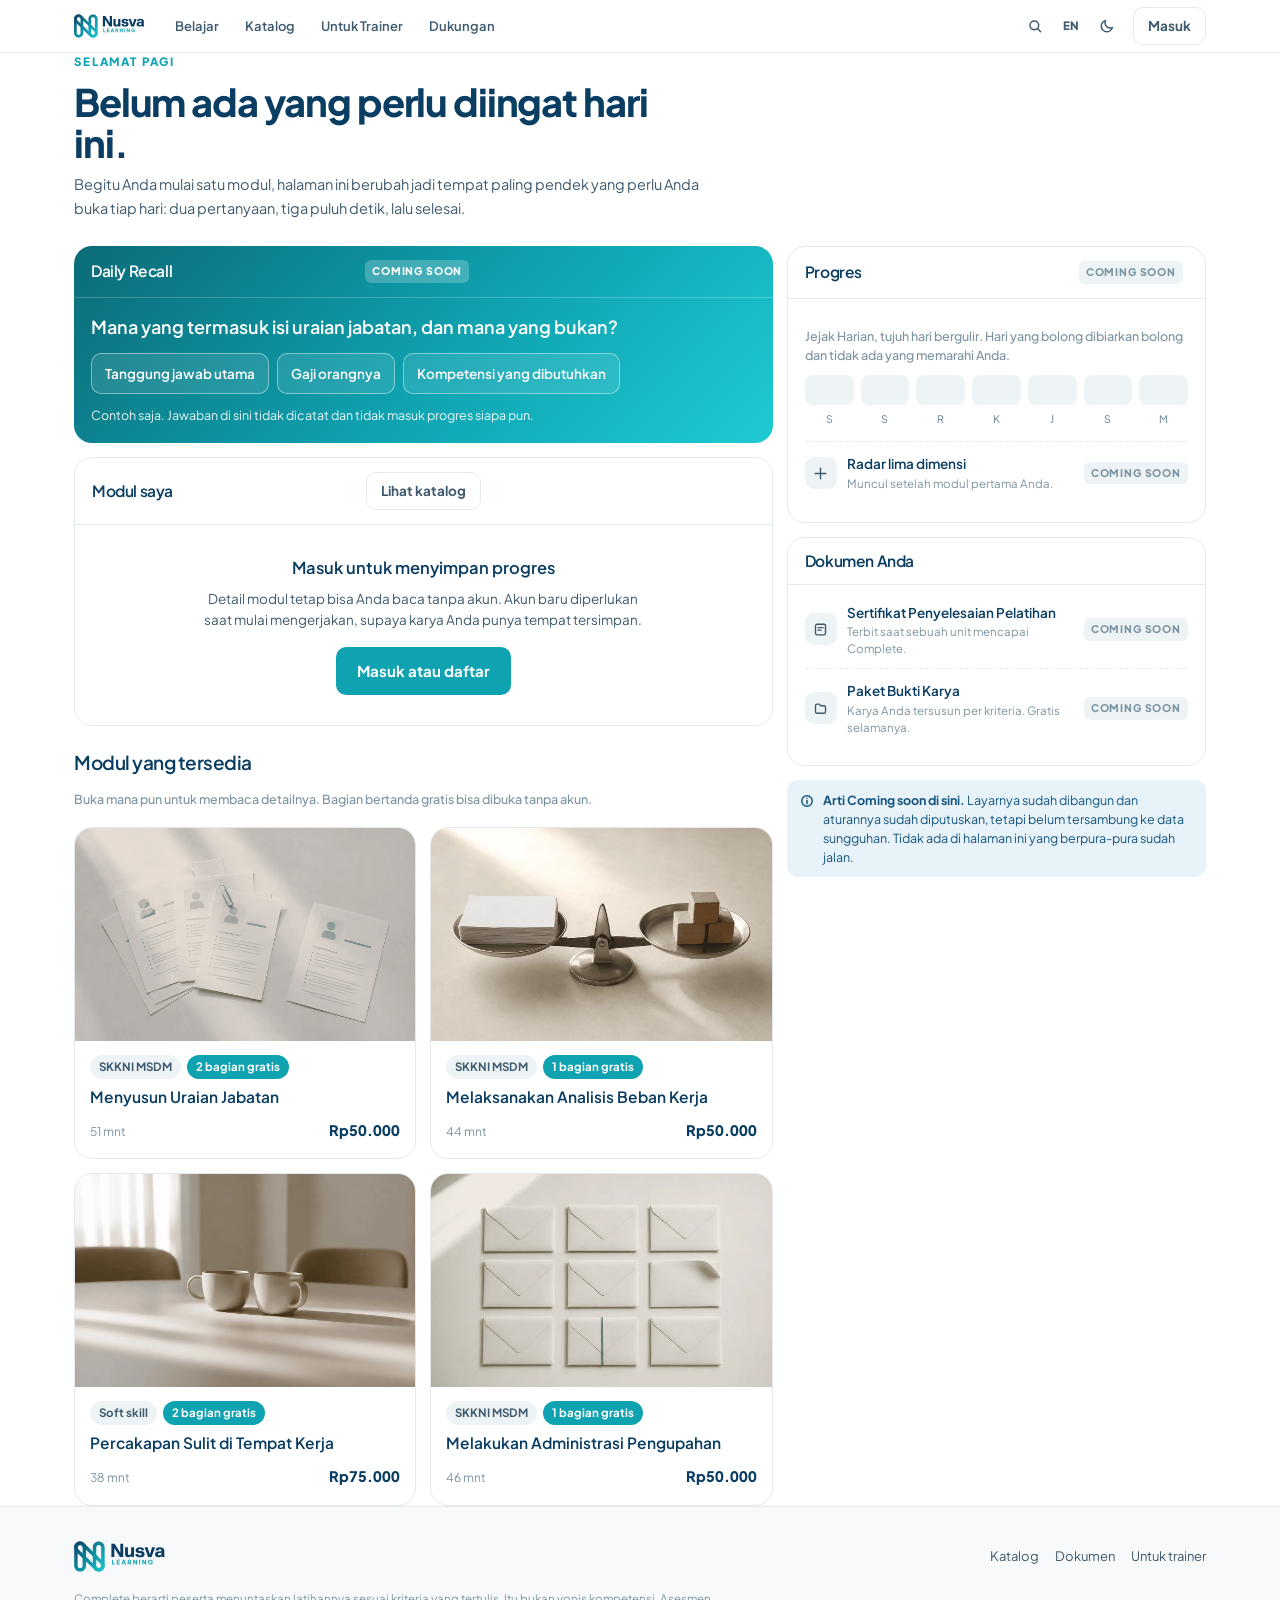
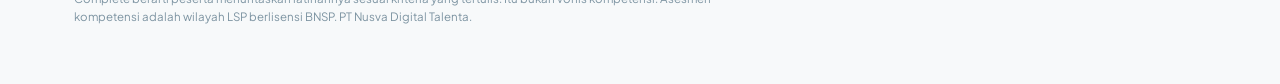
==== commit 1ef0e108: "Add files via upload" ====
--- a/belajar.html
+++ b/belajar.html
@@ -8,6 +8,7 @@
 <link rel="icon" href="assets/logo-color.svg">
 <link rel="preload" as="font" type="font/woff2" href="assets/fonts/PlusJakartaSans-var.woff2" crossorigin>
 <link rel="stylesheet" href="assets/nusva.css">
+<script src="assets/config.js"></script>
 <style>
 main{padding:26px 0 72px}
 .sapa{display:flex;gap:14px;align-items:flex-end;flex-wrap:wrap}
@@ -170,6 +171,7 @@
       </a>
       <span class="sp"></span>
       <a href="index.html#katalog" data-en="Catalogue">Katalog</a>
+      <a href="dokumen.html" data-en="Documents">Dokumen</a>
       <a href="trainer.html" data-en="For trainers">Untuk trainer</a>
     </div>
     <p class="legal" data-en="Complete means the learner finished the exercises to the stated criteria. It is not a competency verdict. Competency assessment belongs to BNSP licensed LSPs. PT Nusva Digital Talenta.">Complete berarti peserta menuntaskan latihannya sesuai kriteria yang tertulis. Itu bukan vonis kompetensi. Asesmen kompetensi adalah wilayah LSP berlisensi BNSP. PT Nusva Digital Talenta.</p>
--- a/assets/nusva.css
+++ b/assets/nusva.css
@@ -165,7 +165,15 @@
 .tlinks a[aria-current="page"]{background:var(--surface-3);color:var(--ink)}
 @media (max-width:600px){ .tlinks{display:none} }
 .simpan{font-size:11.5px;color:var(--ink-3);font-weight:var(--w-caption);white-space:nowrap}
-@media (max-width:760px){ .simpan{display:none} }
+/* Di layar kecil tandanya TIDAK dihilangkan, hanya turun ke barisnya sendiri, tepat di bawah bilah.
+   Ponsel justru tempat orang paling takut kehilangan pekerjaan, karena aplikasinya bisa tertutup
+   kapan saja; menghapus penenangnya persis di situ adalah kebalikan dari yang seharusnya. */
+@media (max-width:760px){
+  .tnav{flex-wrap:wrap;height:auto;padding-top:8px;padding-bottom:7px}
+  .simpan{order:9;flex-basis:100%;white-space:normal;border-top:1px solid var(--border);
+    margin-top:6px;padding-top:7px}
+  .simpan:empty{display:none}
+}
 
 .whoWrap{display:flex;gap:10px;align-items:center;min-width:0}
 .whoWrap .who{font-size:12px;color:var(--ink-3);font-weight:var(--w-caption);text-align:right;
@@ -217,7 +225,8 @@
 }
 .abar .asp{flex:1}
 .aico{background:transparent;border:0;width:32px;height:32px;border-radius:8px;color:var(--ink-2);
-  display:grid;place-items:center;font-size:11.5px;font-weight:800;flex:none}
+  display:grid;place-items:center;font-size:11.5px;font-weight:800;flex:none;text-decoration:none}
+a.aico{color:var(--ink-2)}
 .aico:hover{background:var(--surface-2);color:var(--ink)}
 .aico svg{width:16px;height:16px}
 .aakun{display:flex;align-items:center;gap:8px;margin-left:6px;flex:none}
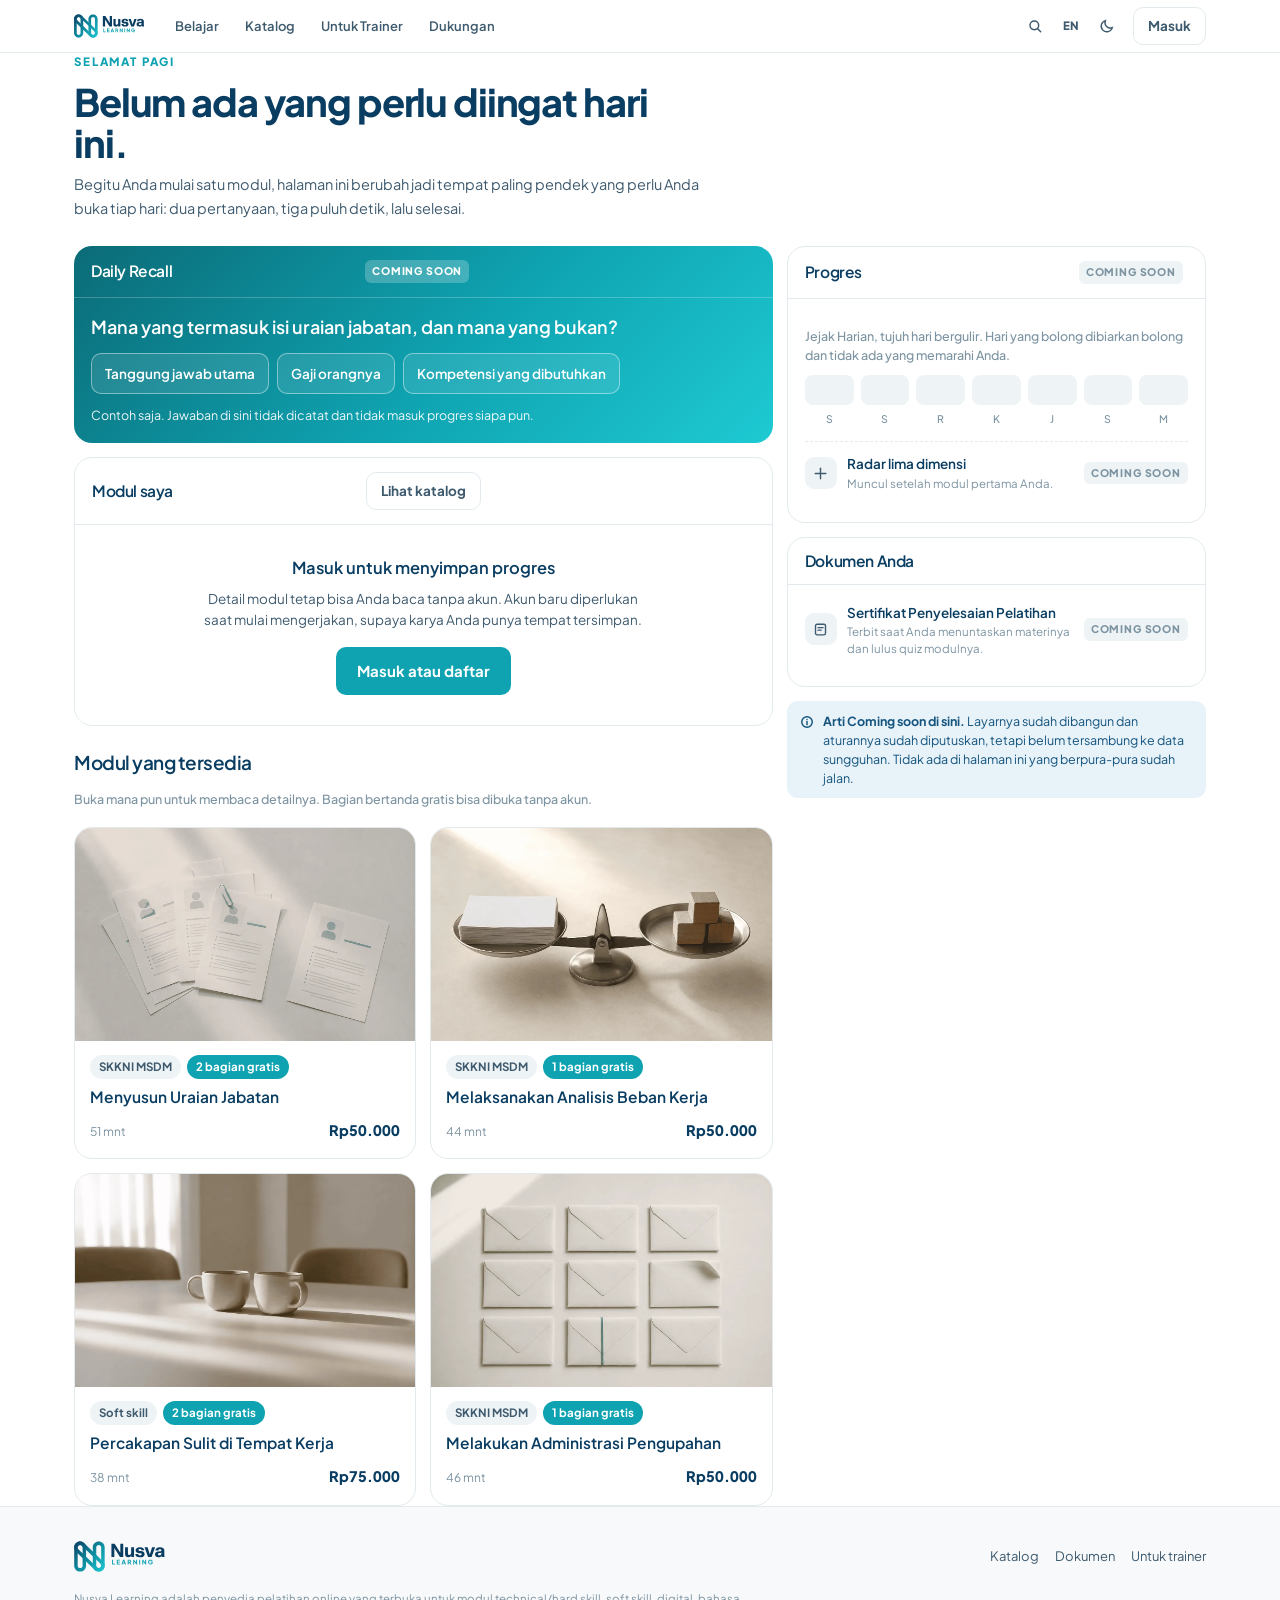
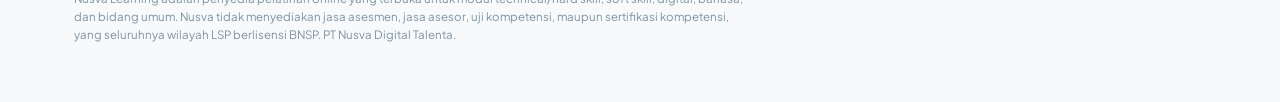
==== commit ca9d2e3e: "Add files via upload" ====
--- a/belajar.html
+++ b/belajar.html
@@ -143,12 +143,7 @@
         <div class="bbd" style="padding-top:6px">
           <div class="baris">
             <span class="ic"><svg viewBox="0 0 24 24" fill="none" stroke="currentColor" stroke-width="2.2" stroke-linecap="round" stroke-linejoin="round"><rect x="4" y="3.5" width="16" height="17" rx="2.5"/><path d="M8 9h8"/><path d="M8 13h5"/></svg></span>
-            <span class="tx"><b data-en="Training Completion Certificate">Sertifikat Penyelesaian Pelatihan</b><span data-en="Issued when a unit reaches Complete.">Terbit saat sebuah unit mencapai Complete.</span></span>
-            <span class="soon" data-en="Coming soon">Coming soon</span>
-          </div>
-          <div class="baris">
-            <span class="ic"><svg viewBox="0 0 24 24" fill="none" stroke="currentColor" stroke-width="2.2" stroke-linecap="round" stroke-linejoin="round"><path d="M4 7.5A2.5 2.5 0 0 1 6.5 5H10l2 2.5h5.5A2.5 2.5 0 0 1 20 10v7a2.5 2.5 0 0 1-2.5 2.5h-11A2.5 2.5 0 0 1 4 17z"/></svg></span>
-            <span class="tx"><b data-en="Evidence Portfolio">Paket Bukti Karya</b><span data-en="Your submissions arranged per criterion. Free forever.">Karya Anda tersusun per kriteria. Gratis selamanya.</span></span>
+            <span class="tx"><b data-en="Training Completion Certificate">Sertifikat Penyelesaian Pelatihan</b><span data-en="Issued when you finish the material and pass the module quizzes.">Terbit saat Anda menuntaskan materinya dan lulus quiz modulnya.</span></span>
             <span class="soon" data-en="Coming soon">Coming soon</span>
           </div>
         </div>
@@ -174,7 +169,7 @@
       <a href="dokumen.html" data-en="Documents">Dokumen</a>
       <a href="trainer.html" data-en="For trainers">Untuk trainer</a>
     </div>
-    <p class="legal" data-en="Complete means the learner finished the exercises to the stated criteria. It is not a competency verdict. Competency assessment belongs to BNSP licensed LSPs. PT Nusva Digital Talenta.">Complete berarti peserta menuntaskan latihannya sesuai kriteria yang tertulis. Itu bukan vonis kompetensi. Asesmen kompetensi adalah wilayah LSP berlisensi BNSP. PT Nusva Digital Talenta.</p>
+    <p class="legal" data-en="Nusva Learning is an online training provider open to technical and hard skill, soft skill, digital, language, and general modules. Nusva does not provide assessment services, assessors, competency testing, or competency certification, all of which belong to BNSP licensed LSPs. PT Nusva Digital Talenta.">Nusva Learning adalah penyedia pelatihan online yang terbuka untuk modul technical/hard skill, soft skill, digital, bahasa, dan bidang umum. Nusva tidak menyediakan jasa asesmen, jasa asesor, uji kompetensi, maupun sertifikasi kompetensi, yang seluruhnya wilayah LSP berlisensi BNSP. PT Nusva Digital Talenta.</p>
   </div>
 </footer>
 
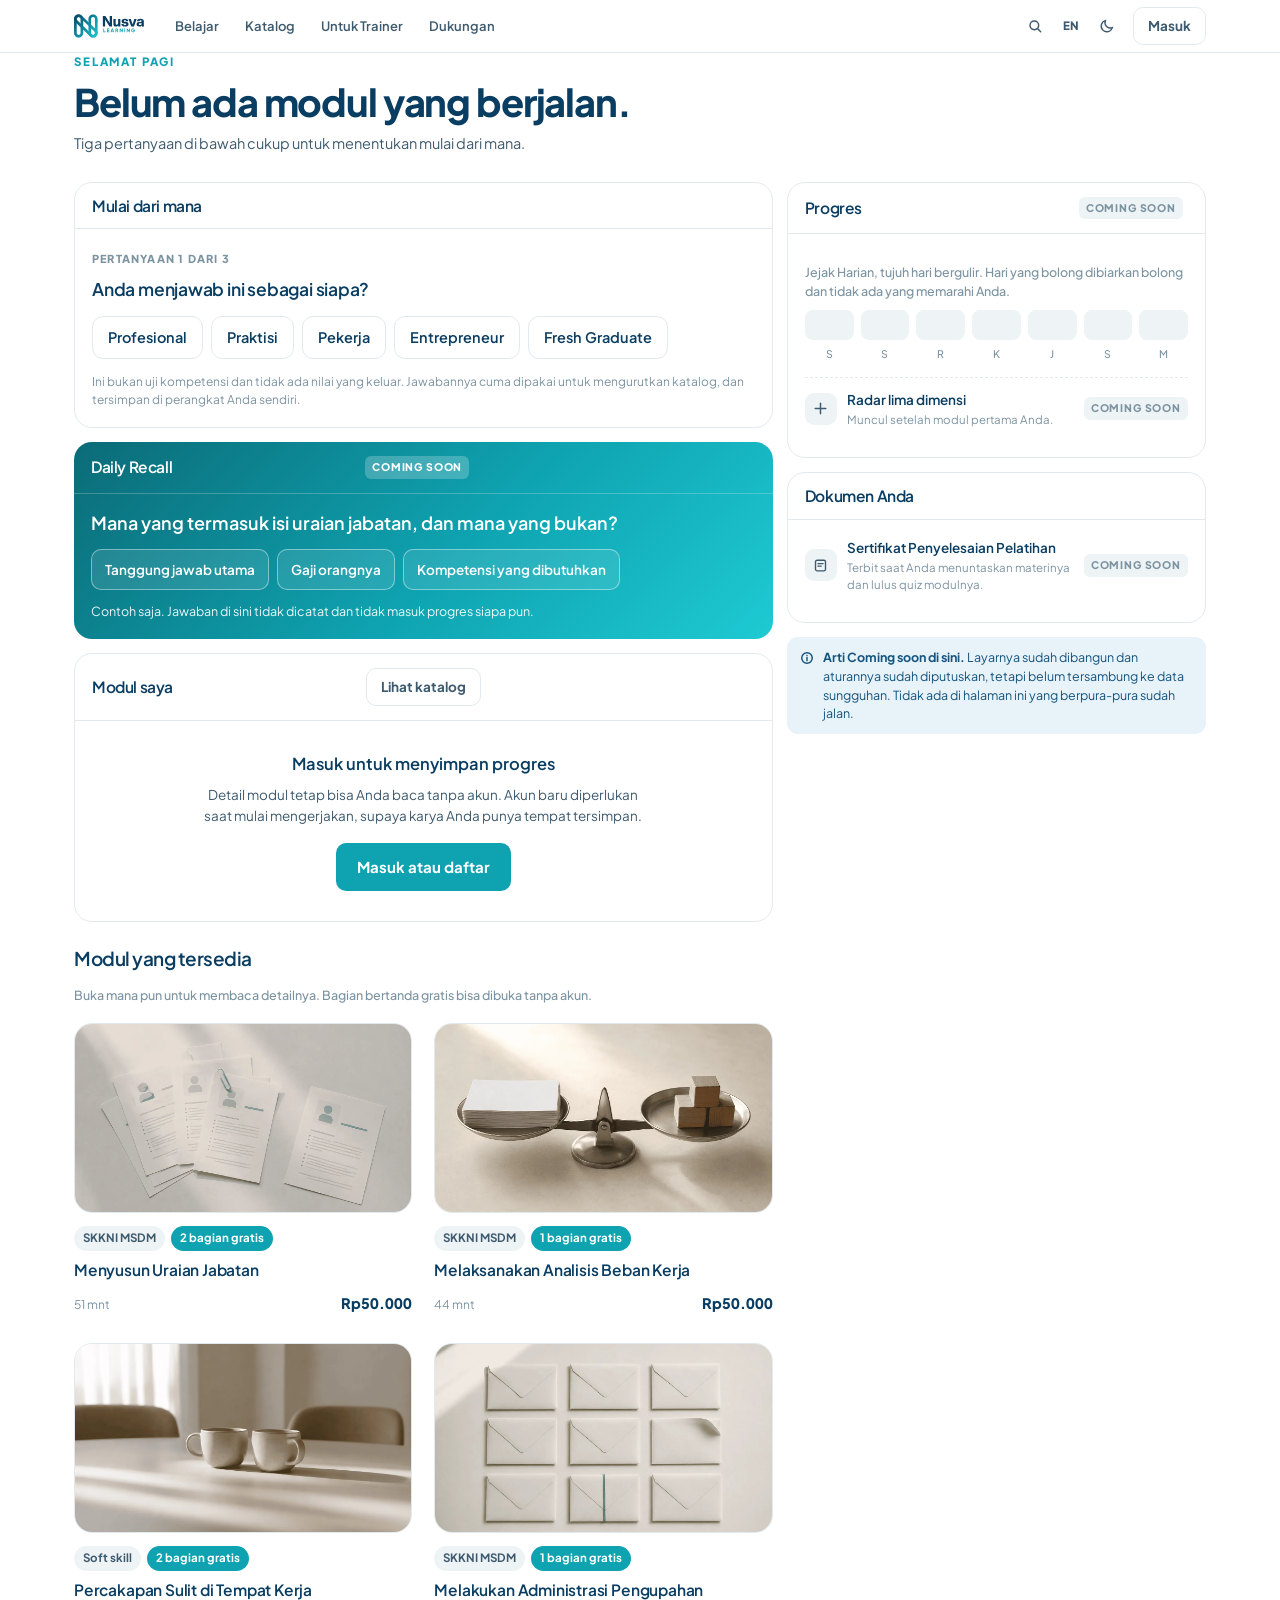
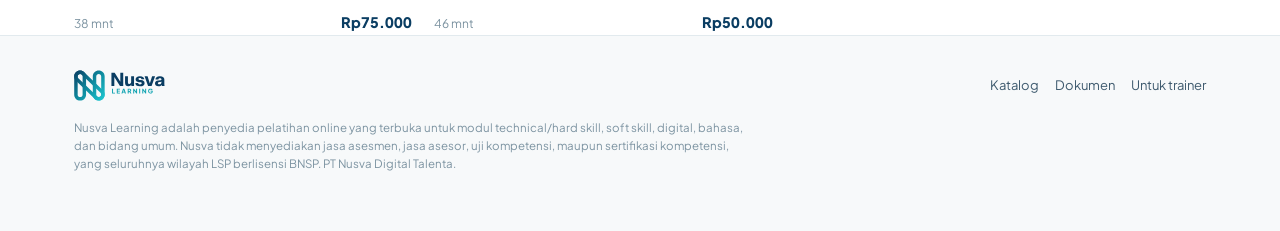
==== commit d44aa668: "Add files via upload" ====
--- a/belajar.html
+++ b/belajar.html
@@ -12,7 +12,7 @@
 <style>
 main{padding:26px 0 72px}
 .sapa{display:flex;gap:14px;align-items:flex-end;flex-wrap:wrap}
-h1{font-size:clamp(26px,3.4vw,38px);margin:10px 0 0;max-width:22ch}
+h1{font-size:clamp(26px,3.4vw,38px);margin:10px 0 0;max-width:27ch}
 .lead{font-size:14.5px;color:var(--ink-2);margin:10px 0 0;max-width:58ch;line-height:1.6}
 .grid{display:grid;grid-template-columns:1.25fr .75fr;gap:14px;margin-top:26px;align-items:start}
 @media (max-width:900px){ .grid{grid-template-columns:1fr} }
@@ -21,6 +21,40 @@
 .bhd{display:flex;gap:10px;align-items:center;padding:14px 17px;border-bottom:1px solid var(--border)}
 .bhd h2{flex:1;font-size:15.5px;font-weight:var(--w-subhead);margin:0}
 .bbd{padding:16px 17px 18px}
+
+/* panduan, penunjuk arah belajar */
+.panduan .lang{font-size:11px;font-weight:800;letter-spacing:.11em;text-transform:uppercase;color:var(--ink-3)}
+.panduan .tanya{font-size:17.5px;font-weight:var(--w-subhead);line-height:1.38;margin:8px 0 0;letter-spacing:-.012em}
+.pil{display:grid;gap:8px;margin-top:14px}
+/* Pilihan yang isinya cuma satu atau dua kata tidak perlu satu baris penuh masing-masing.
+   Yang punya kalimat penjelas tetap bertumpuk, karena kalimatnya harus terbaca utuh. */
+.pil.rapat{display:flex;flex-wrap:wrap;gap:8px}
+.pil.rapat button{width:auto;padding:9px 15px}
+.pil button{display:block;width:100%;text-align:left;background:var(--surface);border:1px solid var(--border);
+  border-radius:11px;padding:11px 14px;cursor:pointer;transition:border-color .16s ease,background .16s ease}
+.pil button:hover{border-color:var(--accent);background:var(--accent-tint)}
+.pil button b{display:block;font-size:14.5px;font-weight:var(--w-body-strong);color:var(--ink)}
+.pil button span{display:block;font-size:12.5px;color:var(--ink-3);margin-top:3px;line-height:1.45}
+.panduan .balik{margin-top:12px;font-size:12.5px}
+.panduan .balik button{border:0;background:none;padding:0;color:var(--ink-2);font-size:12.5px;
+  text-decoration:underline;text-underline-offset:3px;cursor:pointer}
+
+.saran{display:flex;gap:13px;align-items:flex-start;text-decoration:none;color:inherit}
+.saran img{width:96px;height:54px;object-fit:cover;border-radius:9px;background:var(--surface-3);
+  border:1px solid var(--border);flex:none}
+.saran .jd{font-size:16px;font-weight:var(--w-subhead);line-height:1.32;margin:0;letter-spacing:-.012em}
+.saran:hover .jd{color:var(--accent)}
+.saran .mt{font-size:12px;color:var(--ink-3);margin:6px 0 0}
+.karena{font-size:13px;color:var(--ink-2);line-height:1.55;margin:12px 0 0}
+.lain{margin-top:16px;padding-top:14px;border-top:1px solid var(--border)}
+.lain > .lang{display:block;margin-bottom:9px}
+.lain a{display:flex;gap:10px;align-items:center;text-decoration:none;color:inherit;padding:8px 0}
+.lain a + a{border-top:1px dashed var(--border)}
+.lain a b{flex:1;min-width:0;font-size:13.5px;font-weight:var(--w-body-strong);text-decoration:none;
+  overflow:hidden;text-overflow:ellipsis;white-space:nowrap}
+.lain a:hover b{color:var(--accent)}
+.lain a span{font-size:12px;color:var(--ink-3);flex:none}
+.jujur{font-size:12px;color:var(--ink-3);line-height:1.5;margin:14px 0 0}
 
 /* daily recall */
 .recall{background:var(--grad-pasang);color:#fff;border:0}
@@ -46,19 +80,22 @@
 .jhari{display:flex;gap:7px;margin-top:6px}
 .jhari span{flex:1;text-align:center;font-size:10.5px;color:var(--ink-3);font-weight:var(--w-caption)}
 
-/* katalog */
-.kat{display:grid;grid-template-columns:repeat(auto-fill,minmax(248px,1fr));gap:14px;margin-top:18px}
-a.mod{display:flex;flex-direction:column;text-decoration:none;color:inherit;background:var(--surface);
-  border:1px solid var(--border);border-radius:var(--r-card);overflow:hidden;height:100%;
-  transition:border-color .18s ease,transform .18s var(--spring)}
+/* katalog
+   Kartunya dibuat sama persis dengan yang di beranda: tanpa padding samping dan tanpa
+   border, supaya teksnya mulai di tepi kolomnya sendiri dan sejajar dengan judul seksi
+   di atasnya. Kartu berbingkai membuat sumbu kiri halaman ini pecah jadi dua. */
+.kat{display:grid;grid-template-columns:repeat(2,minmax(0,1fr));gap:28px 22px;margin-top:18px}
+@media (max-width:640px){ .kat{grid-template-columns:1fr;gap:24px} }
+a.mod{display:flex;flex-direction:column;text-decoration:none;color:inherit;background:transparent;height:100%}
+a.mod .gb{display:block;width:100%;aspect-ratio:16/9;object-fit:cover;background:var(--surface-3);
+  border-radius:var(--r-card);border:1px solid var(--border);transition:transform .3s var(--spring)}
+a.mod:hover .gb{transform:translateY(-3px)}
 a.mod .isi{display:flex;flex-direction:column;flex:1}
-a.mod .ft{margin-top:auto}
-a.mod:hover{border-color:var(--accent);transform:translateY(-2px)}
-a.mod .gb{display:block;width:100%;aspect-ratio:16/10;object-fit:cover;background:var(--surface-3)}
-a.mod .isi{padding:14px 15px 16px}
-a.mod .tg{display:flex;gap:6px;flex-wrap:wrap;margin-bottom:8px}
-a.mod h3{font-size:15.5px;font-weight:var(--w-subhead);line-height:1.35;margin:0}
-a.mod .ft{display:flex;gap:10px;align-items:baseline;margin-top:11px;font-size:12px;color:var(--ink-3)}
+a.mod .tg{display:flex;gap:6px;flex-wrap:wrap;margin-top:13px}
+a.mod h3{font-size:15.5px;font-weight:var(--w-subhead);line-height:1.35;margin:9px 0 0;letter-spacing:-.012em}
+a.mod:hover h3{color:var(--accent)}
+a.mod .ft{display:flex;gap:10px;align-items:baseline;margin-top:auto;padding-top:11px;
+  font-size:12px;color:var(--ink-3)}
 a.mod .ft .hrg{margin-left:auto;font-size:14.5px;font-weight:800;color:var(--ink)}
 
 .baris{display:flex;gap:10px;align-items:center;padding:11px 0;border-top:1px dashed var(--border)}
@@ -79,13 +116,22 @@
   <div class="sapa">
     <div>
       <span class="eyebrow" id="waktu">Selamat pagi</span>
-      <h1 id="judul">Belum ada yang perlu diingat hari ini.</h1>
-      <p class="lead" id="lead">Begitu Anda mulai satu modul, halaman ini berubah jadi tempat paling pendek yang perlu Anda buka tiap hari: dua pertanyaan, tiga puluh detik, lalu selesai.</p>
+      <h1 id="judul">Belum ada modul yang berjalan.</h1>
+      <p class="lead" id="lead">Tiga pertanyaan di bawah cukup untuk menentukan mulai dari mana.</p>
     </div>
   </div>
 
   <div class="grid">
     <div>
+      <!-- Panduan: tiga pertanyaan, lalu satu modul untuk dimulai -->
+      <section class="blok panduan" id="panduan" style="margin-bottom:14px">
+        <div class="bhd">
+          <h2 data-en="Where do I start">Mulai dari mana</h2>
+          <button class="btn btn-quiet sm" id="ulangPanduan" hidden data-en="Change answers">Ubah jawaban</button>
+        </div>
+        <div class="bbd" id="isiPanduan"></div>
+      </section>
+
       <!-- Daily Recall -->
       <section class="blok recall" id="recall">
         <div class="bhd">
@@ -174,12 +220,14 @@
 </footer>
 
 <script type="module">
-import { pasangKepala, pasangAkun, T, rp, nf, KATALOG, pengguna } from './assets/app.js';
+import { pasangKepala, pasangAkun, T, rp, nf, KATALOG, pengguna, pitaGalatMasuk } from './assets/app.js';
 import { pasangNav } from './assets/nav.js';
 import { sampulCadangan } from './assets/sampul.js';
+import { TAHAP, urutkan, bidangDari, peranDari, simpanJawaban, bacaJawaban, hapusJawaban } from './assets/panduan.js';
 
 pasangNav({ prefix:'' });
 pasangKepala();
+pitaGalatMasuk();
 pasangAkun(document.getElementById('aakun'));
 
 /* ---------- sapaan sesuai jam, tanpa memaksa ---------- */
@@ -190,6 +238,155 @@
           : j < 19 ? {id:'Selamat sore',en:'Good afternoon'}
                    : {id:'Selamat malam',en:'Good evening'};
   document.getElementById('waktu').textContent = T(t.id, t.en);
+
+  /* Judul dan lead ditulis dari JS, bukan dari data-en, karena isinya ikut berubah
+     begitu Panduan sudah dijawab. Dua mekanisme penukar bahasa di satu elemen selalu
+     berakhir dengan salah satu menimpa yang lain. */
+  const sudah = !!(jawaban.peran && jawaban.bidang && jawaban.tahap);
+  document.getElementById('judul').textContent = sudah
+    ? T('Sudah ada arahnya.', 'You have a direction now.')
+    : T('Belum ada modul yang berjalan.', 'Nothing running yet.');
+  document.getElementById('lead').textContent = sudah
+    ? T('Modul yang disarankan ada di bawah. Seluruh katalog tetap terbuka kalau Anda mau yang lain.',
+        'The suggested module is below. The whole catalogue stays open if you want something else.')
+    : T('Tiga pertanyaan di bawah cukup untuk menentukan mulai dari mana.',
+        'Three questions below are enough to work out where to start.');
+}
+
+/* ---------- Panduan: tiga pertanyaan, lalu satu modul untuk dimulai ----------
+   Pertanyaannya dibangun dari isi katalog, jadi bidang apa pun yang masuk besok
+   ikut muncul tanpa halaman ini disentuh lagi. Satu pertanyaan per layar supaya
+   yang menjawab tidak melihat tiga daftar sekaligus lalu menutup halamannya. */
+let jawaban = bacaJawaban() || {};
+let langkah = 0;
+
+function tanyaan(){
+  return [
+    { kunci:'peran',
+      t:{ id:'Anda menjawab ini sebagai siapa?', en:'You are answering this as?' },
+      opsi: peranDari(KATALOG).map(x => ({ nilai:x, t:{id:x,en:x} })) },
+    { kunci:'bidang',
+      t:{ id:'Bidang mana yang mau Anda kuatkan lebih dulu?', en:'Which field do you want to strengthen first?' },
+      opsi: bidangDari(KATALOG).map(x => ({ nilai:x, t:{id:x,en:x} })) },
+    { kunci:'tahap',
+      t:{ id:'Sejauh mana Anda sudah menjalankannya?', en:'How far have you taken it so far?' },
+      opsi: TAHAP.map(x => ({ nilai:x.id, t:x.t, k:x.k })) }
+  ];
+}
+
+function gambarPanduan(){
+  const box  = document.getElementById('isiPanduan');
+  const ulang = document.getElementById('ulangPanduan');
+  const daftar = tanyaan();
+  const lengkap = jawaban.peran && jawaban.bidang && jawaban.tahap;
+
+  /* .btn memasang display sendiri, jadi atribut hidden saja tidak menyembunyikannya. */
+  ulang.style.display = lengkap ? '' : 'none';
+  ulang.textContent = T('Ubah jawaban','Change answers');
+  ulang.onclick = () => { hapusJawaban(); jawaban = {}; langkah = 0; sapa(); gambarPanduan(); };
+
+  box.innerHTML = '';
+
+  if(!lengkap){
+    const q = daftar[Math.min(langkah, daftar.length - 1)];
+    const kepala = document.createElement('span');
+    kepala.className = 'lang';
+    kepala.textContent = T('Pertanyaan ' + (langkah + 1) + ' dari 3', 'Question ' + (langkah + 1) + ' of 3');
+    const judul = document.createElement('p');
+    judul.className = 'tanya';
+    judul.textContent = T(q.t.id, q.t.en);
+    const pil = document.createElement('div');
+    pil.className = q.opsi.some(o => o.k) ? 'pil' : 'pil rapat';
+    q.opsi.forEach(o => {
+      const b = document.createElement('button');
+      b.type = 'button';
+      const bb = document.createElement('b'); bb.textContent = T(o.t.id, o.t.en); b.appendChild(bb);
+      if(o.k){ const s = document.createElement('span'); s.textContent = T(o.k.id, o.k.en); b.appendChild(s); }
+      b.onclick = () => {
+        jawaban[q.kunci] = o.nilai;
+        langkah++;
+        if(jawaban.peran && jawaban.bidang && jawaban.tahap) simpanJawaban(jawaban);
+        sapa(); gambarPanduan();
+      };
+      pil.appendChild(b);
+    });
+    box.append(kepala, judul, pil);
+
+    if(langkah > 0){
+      const kb = document.createElement('p'); kb.className = 'balik';
+      const b = document.createElement('button'); b.type = 'button';
+      b.textContent = T('Kembali','Back');
+      b.onclick = () => { langkah = Math.max(0, langkah - 1); gambarPanduan(); };
+      kb.appendChild(b); box.appendChild(kb);
+    }
+
+    const jujur = document.createElement('p'); jujur.className = 'jujur';
+    jujur.textContent = T(
+      'Ini bukan uji kompetensi dan tidak ada nilai yang keluar. Jawabannya cuma dipakai untuk mengurutkan katalog, dan tersimpan di perangkat Anda sendiri.',
+      'This is not a competency test and no score comes out of it. Your answers are only used to sort the catalogue, and they stay on your own device.');
+    box.appendChild(jujur);
+    return;
+  }
+
+  /* ---------- hasil ---------- */
+  const urut = urutkan(KATALOG, jawaban);
+  const utama = urut[0];
+  const lain  = urut.slice(1, 3);
+
+  const kepala = document.createElement('span');
+  kepala.className = 'lang';
+  kepala.textContent = T('Mulai dari sini','Start here');
+  box.appendChild(kepala);
+
+  const a = document.createElement('a');
+  a.className = 'saran'; a.href = 'modul.html?m=' + utama.modul.slug;
+  a.style.marginTop = '10px';
+  const img = document.createElement('img');
+  img.alt = ''; img.src = utama.modul.sampul || sampulCadangan(utama.modul.judul, utama.modul.slug, 320, 180);
+  const teks = document.createElement('div');
+  const h = document.createElement('p'); h.className = 'jd'; h.textContent = utama.modul.judul;
+  const mt = document.createElement('p'); mt.className = 'mt';
+  mt.textContent = utama.modul.bidang + ' · ' + utama.modul.tingkat + ' · ' +
+                   nf(utama.modul.menit) + ' ' + T('mnt','min') + ' · ' + rp(utama.modul.harga);
+  teks.append(h, mt); a.append(img, teks); box.appendChild(a);
+
+  if(utama.alasan.length){
+    const k = document.createElement('p'); k.className = 'karena';
+    const daftarAlasan = utama.alasan.map(x => T(x.id, x.en));
+    const rangkai = daftarAlasan.length > 1
+      ? daftarAlasan.slice(0, -1).join(', ') + T(', dan ',', and ') + daftarAlasan[daftarAlasan.length - 1]
+      : daftarAlasan[0];
+    k.textContent = T('Dipilihkan karena ' + rangkai + '.', 'Picked because ' + rangkai + '.');
+    box.appendChild(k);
+  }
+
+  const tb = document.createElement('a');
+  tb.className = 'btn btn-primary'; tb.style.marginTop = '14px';
+  tb.href = 'modul.html?m=' + utama.modul.slug;
+  tb.textContent = T('Buka modulnya','Open the module');
+  box.appendChild(tb);
+
+  if(lain.length){
+    const wrap = document.createElement('div'); wrap.className = 'lain';
+    const lb = document.createElement('span'); lb.className = 'lang';
+    lb.textContent = T('Kalau bukan itu','If not that one');
+    wrap.appendChild(lb);
+    lain.forEach(x => {
+      const el = document.createElement('a');
+      el.href = 'modul.html?m=' + x.modul.slug;
+      const b = document.createElement('b'); b.textContent = x.modul.judul;
+      const s = document.createElement('span');
+      s.textContent = nf(x.modul.menit) + ' ' + T('mnt','min') + ' · ' + rp(x.modul.harga);
+      el.append(b, s); wrap.appendChild(el);
+    });
+    box.appendChild(wrap);
+  }
+
+  const jujur = document.createElement('p'); jujur.className = 'jujur';
+  jujur.textContent = T(
+    'Urutan ini disusun dari jawaban Anda sendiri, bukan dari hasil pengukuran. Seluruh katalog tetap terbuka di bawah.',
+    'This order comes from your own answers, not from a measurement. The whole catalogue stays open below.');
+  box.appendChild(jujur);
 }
 
 /* ---------- contoh retrieval, boleh dicoba, tidak dicatat ---------- */
@@ -271,7 +468,7 @@
   });
 }
 
-function gambarSemua(){ sapa(); gambarRecall(); gambarJejak(); gambarModulSaya(); gambarKatalog(); }
+function gambarSemua(){ sapa(); gambarPanduan(); gambarRecall(); gambarJejak(); gambarModulSaya(); gambarKatalog(); }
 document.addEventListener('nusva:bahasa', gambarSemua);
 gambarSemua();
 </script>
--- a/assets/nusva.css
+++ b/assets/nusva.css
@@ -250,6 +250,19 @@
 .asoonl{font-style:normal;font-size:10px;font-weight:800;letter-spacing:.08em;text-transform:uppercase;
   background:var(--surface-3);color:var(--ink-3);border-radius:5px;padding:2px 6px;flex:none}
 .atirai{position:fixed;inset:0;z-index:45;background:rgba(5,25,43,.22)}
+
+/* Kotak akun di bar navigasi. Dulu gayanya ditulis ulang di tiap halaman, jadi halaman yang
+   lupa menyalinnya menampilkan avatar, nama, dan tombol Keluar tanpa gaya apa pun, melimpah
+   keluar dari bar setinggi 53 piksel. Sekarang ia tinggal satu tempat, bersama komponen
+   bar-nya sendiri, sehingga halaman baru mustahil melupakannya. */
+.aakun .akun{display:flex;gap:9px;align-items:center;font-size:13px;color:var(--ink-2);
+  min-width:0;flex-wrap:nowrap;line-height:1}
+.aakun .akun .ini{width:28px;height:28px;border-radius:50%;background:var(--surface-3);color:var(--ink-2);
+  display:grid;place-items:center;font-size:11px;font-weight:800;flex:none}
+.aakun .akun .nm{max-width:18ch;overflow:hidden;text-overflow:ellipsis;white-space:nowrap;
+  font-weight:var(--w-body-strong);color:var(--ink-2)}
+.aakun .akun .chip{min-height:28px;padding:4px 11px;font-size:12px;flex:none}
+@media (max-width:820px){ .aakun .akun .nm{display:none} }
 html.anav-buka .anav{background:var(--surface);backdrop-filter:none}
 
 /* rail thumbnail */
